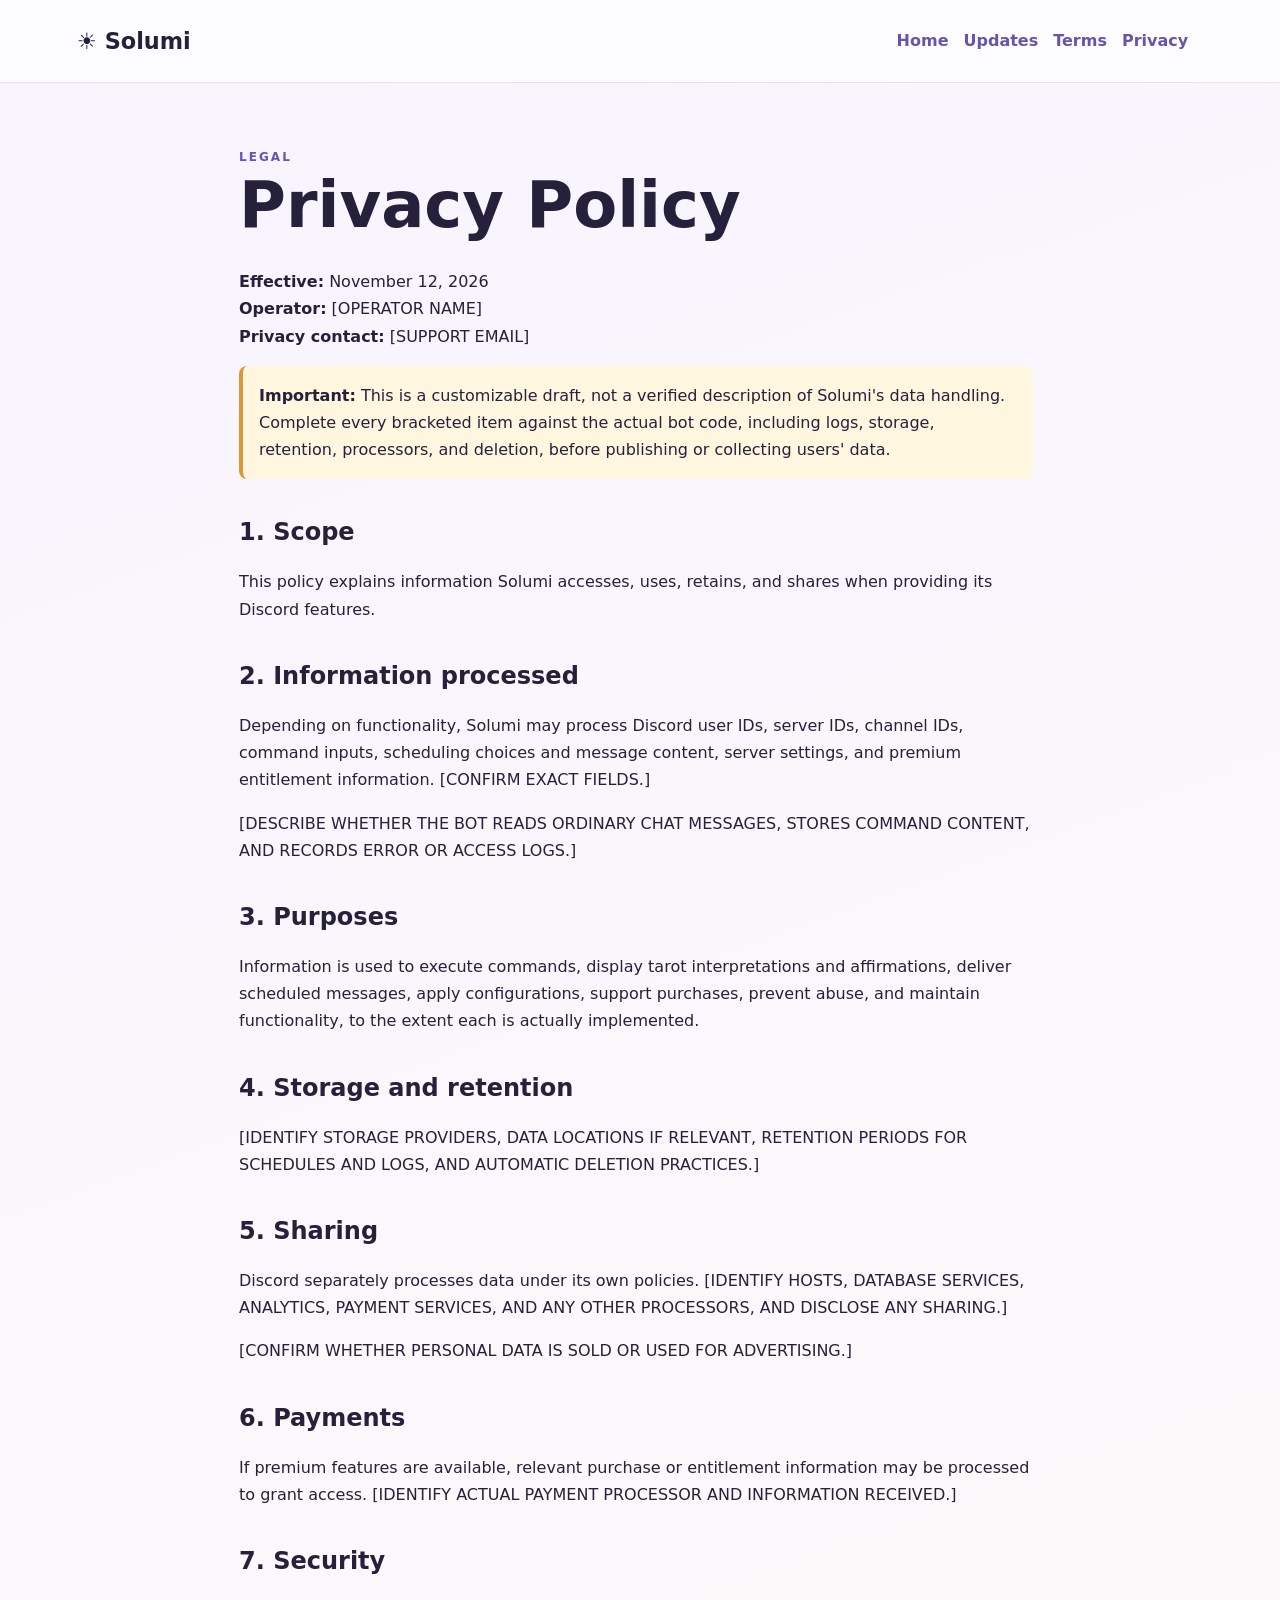
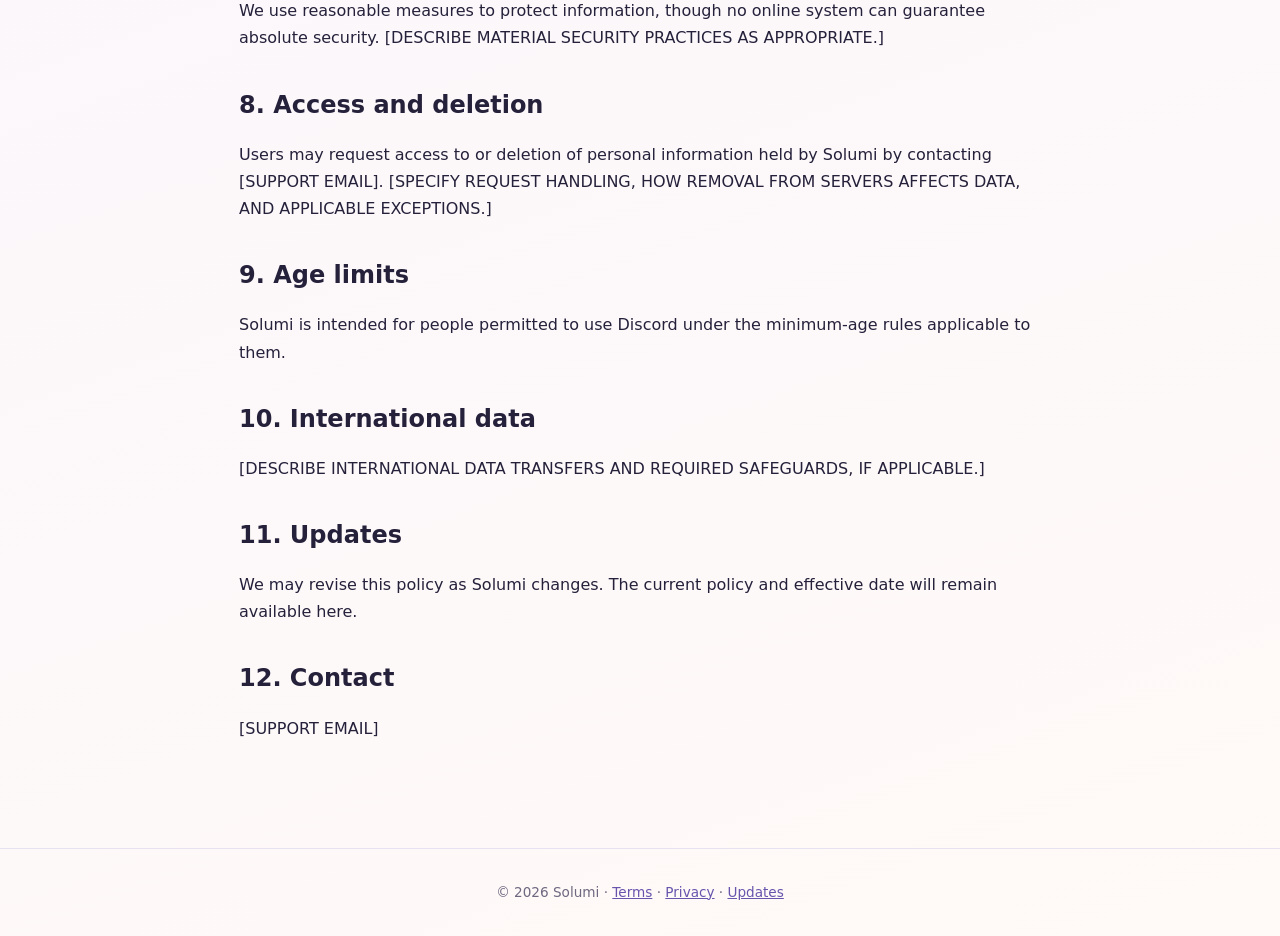
==== privacy.html @ 3e9b5480 "Add files via upload" ====
<!doctype html><html lang="en"><head><meta charset="utf-8"><meta name="viewport" content="width=device-width,initial-scale=1"><meta name="description" content="Solumi Discord bot: affirmations, tarot and scheduled messages"><title>Privacy Policy | Solumi</title><link rel="stylesheet" href="style.css"></head><body><header><a class="brand" href="index.html">☀ Solumi</a><nav><a href="index.html">Home</a><a href="updates.html">Updates</a><a href="terms.html">Terms</a><a href="privacy.html">Privacy</a></nav></header><main><div class="eyebrow">Legal</div><h1>Privacy Policy</h1><p><strong>Effective:</strong> November 12, 2026<br><strong>Operator:</strong> [OPERATOR NAME]<br><strong>Privacy contact:</strong> [SUPPORT EMAIL]</p><p class="notice"><strong>Important:</strong> This is a customizable draft, not a verified description of Solumi's data handling. Complete every bracketed item against the actual bot code, including logs, storage, retention, processors, and deletion, before publishing or collecting users' data.</p><h2>1. Scope</h2><p>This policy explains information Solumi accesses, uses, retains, and shares when providing its Discord features.</p><h2>2. Information processed</h2><p>Depending on functionality, Solumi may process Discord user IDs, server IDs, channel IDs, command inputs, scheduling choices and message content, server settings, and premium entitlement information. [CONFIRM EXACT FIELDS.]</p><p>[DESCRIBE WHETHER THE BOT READS ORDINARY CHAT MESSAGES, STORES COMMAND CONTENT, AND RECORDS ERROR OR ACCESS LOGS.]</p><h2>3. Purposes</h2><p>Information is used to execute commands, display tarot interpretations and affirmations, deliver scheduled messages, apply configurations, support purchases, prevent abuse, and maintain functionality, to the extent each is actually implemented.</p><h2>4. Storage and retention</h2><p>[IDENTIFY STORAGE PROVIDERS, DATA LOCATIONS IF RELEVANT, RETENTION PERIODS FOR SCHEDULES AND LOGS, AND AUTOMATIC DELETION PRACTICES.]</p><h2>5. Sharing</h2><p>Discord separately processes data under its own policies. [IDENTIFY HOSTS, DATABASE SERVICES, ANALYTICS, PAYMENT SERVICES, AND ANY OTHER PROCESSORS, AND DISCLOSE ANY SHARING.]</p><p>[CONFIRM WHETHER PERSONAL DATA IS SOLD OR USED FOR ADVERTISING.]</p><h2>6. Payments</h2><p>If premium features are available, relevant purchase or entitlement information may be processed to grant access. [IDENTIFY ACTUAL PAYMENT PROCESSOR AND INFORMATION RECEIVED.]</p><h2>7. Security</h2><p>We use reasonable measures to protect information, though no online system can guarantee absolute security. [DESCRIBE MATERIAL SECURITY PRACTICES AS APPROPRIATE.]</p><h2>8. Access and deletion</h2><p>Users may request access to or deletion of personal information held by Solumi by contacting [SUPPORT EMAIL]. [SPECIFY REQUEST HANDLING, HOW REMOVAL FROM SERVERS AFFECTS DATA, AND APPLICABLE EXCEPTIONS.]</p><h2>9. Age limits</h2><p>Solumi is intended for people permitted to use Discord under the minimum-age rules applicable to them.</p><h2>10. International data</h2><p>[DESCRIBE INTERNATIONAL DATA TRANSFERS AND REQUIRED SAFEGUARDS, IF APPLICABLE.]</p><h2>11. Updates</h2><p>We may revise this policy as Solumi changes. The current policy and effective date will remain available here.</p><h2>12. Contact</h2><p>[SUPPORT EMAIL]</p></main><footer>© 2026 Solumi · <a href="terms.html">Terms</a> · <a href="privacy.html">Privacy</a> · <a href="updates.html">Updates</a></footer></body></html>
---- style.css ----
:root{color-scheme:light;--bg:#faf8ff;--ink:#26213b;--muted:#6e6880;--accent:#6654ad;--line:#e7e2f1}*{box-sizing:border-box}body{margin:0;background:linear-gradient(160deg,#f7f4ff,#fffaf7);color:var(--ink);font:16px/1.7 system-ui,-apple-system,Segoe UI,sans-serif}a{color:var(--accent)}header{display:flex;justify-content:space-between;align-items:center;gap:20px;padding:22px 6%;border-bottom:1px solid var(--line);background:#ffffffb0;flex-wrap:wrap}header a{margin-right:15px;text-decoration:none;font-weight:600}header .brand{font-size:1.4rem;font-weight:800;color:var(--ink)}main{max-width:850px;padding:64px 24px 90px;margin:auto}h1{font-size:clamp(2.4rem,6vw,4rem);line-height:1.2;margin:0 0 24px}h2{margin-top:38px;line-height:1.3}p,li{max-width:78ch}.eyebrow{color:var(--accent);text-transform:uppercase;letter-spacing:.17em;font-size:.75rem;font-weight:800}.lead{font-size:1.25rem;color:var(--muted)}.tiles{display:grid;grid-template-columns:repeat(auto-fit,minmax(210px,1fr));gap:16px;margin:32px 0}.tile{background:white;border:1px solid var(--line);border-radius:18px;padding:20px;box-shadow:0 8px 28px #40345c0a}.tile a{font-weight:700}footer{border-top:1px solid var(--line);text-align:center;color:var(--muted);padding:32px;font-size:.85rem}.notice{background:#fff6df;border-left:4px solid #d99939;padding:16px;border-radius:8px}.button{display:inline-block;padding:11px 20px;border-radius:24px;background:var(--accent);color:white;text-decoration:none;font-weight:700}@media(max-width:600px){main{padding-top:42px}header nav a{display:inline-block;margin-bottom:4px}}
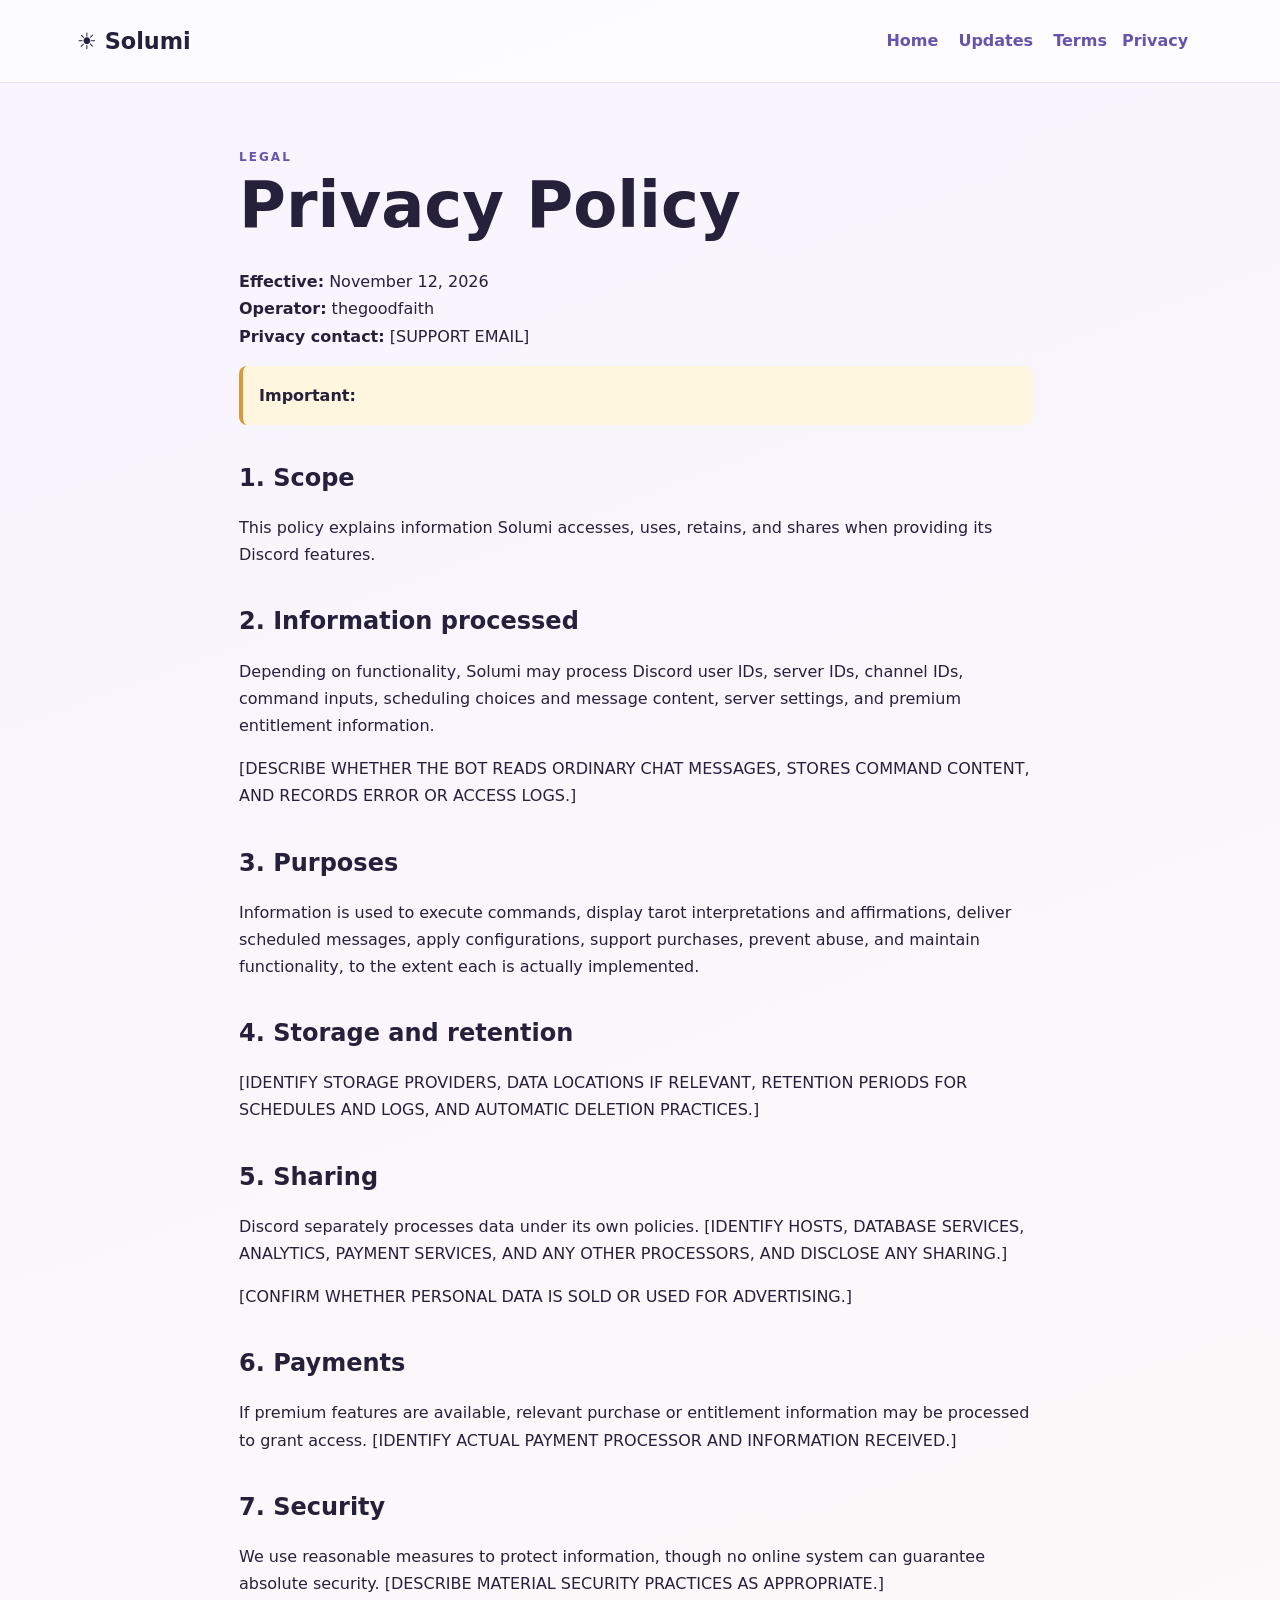
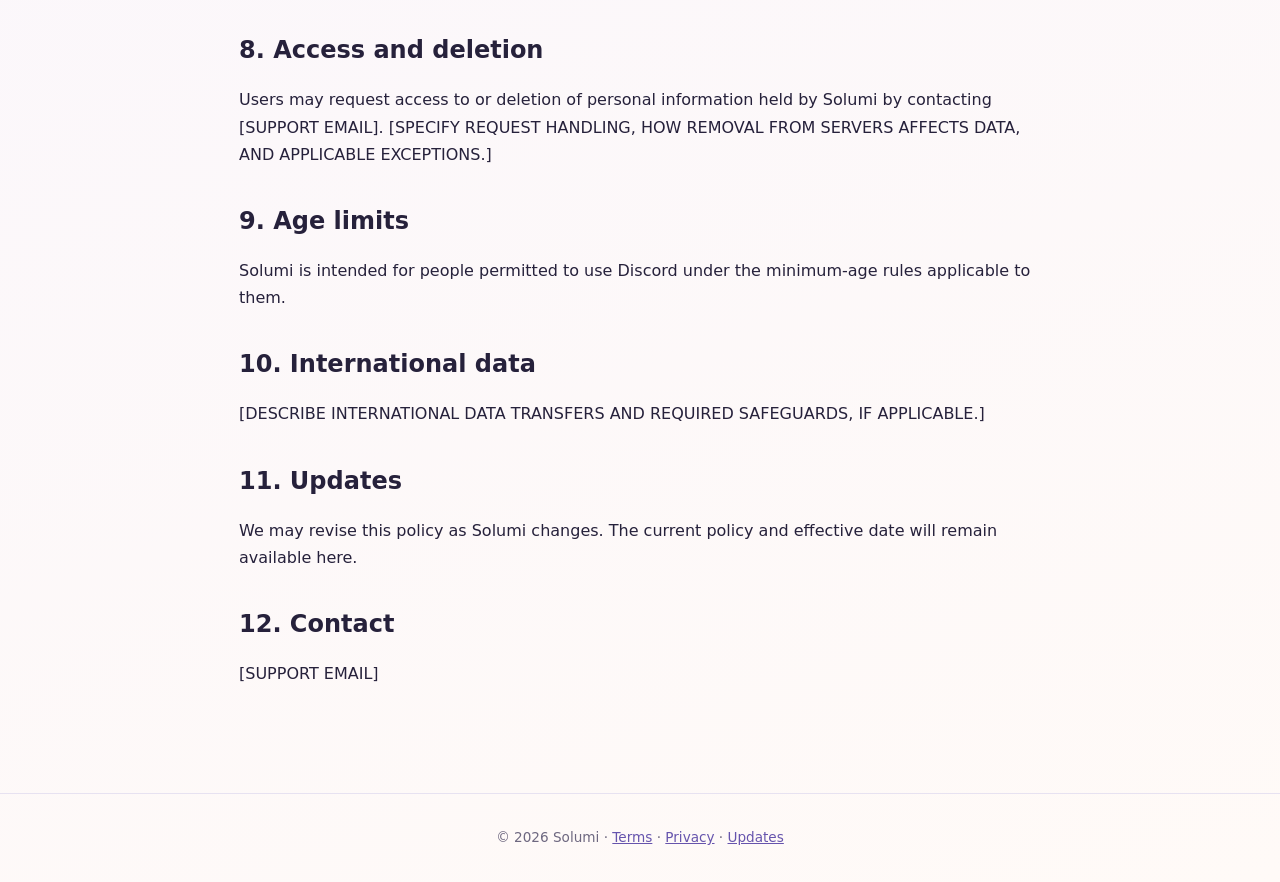
==== commit 27894a81: "Revise privacy policy with updated information Updated the privacy policy with operator name and add" ====
--- a/privacy.html
+++ b/privacy.html
@@ -1 +1,39 @@
-<!doctype html><html lang="en"><head><meta charset="utf-8"><meta name="viewport" content="width=device-width,initial-scale=1"><meta name="description" content="Solumi Discord bot: affirmations, tarot and scheduled messages"><title>Privacy Policy | Solumi</title><link rel="stylesheet" href="style.css"></head><body><header><a class="brand" href="index.html">☀ Solumi</a><nav><a href="index.html">Home</a><a href="updates.html">Updates</a><a href="terms.html">Terms</a><a href="privacy.html">Privacy</a></nav></header><main><div class="eyebrow">Legal</div><h1>Privacy Policy</h1><p><strong>Effective:</strong> November 12, 2026<br><strong>Operator:</strong> [OPERATOR NAME]<br><strong>Privacy contact:</strong> [SUPPORT EMAIL]</p><p class="notice"><strong>Important:</strong> This is a customizable draft, not a verified description of Solumi's data handling. Complete every bracketed item against the actual bot code, including logs, storage, retention, processors, and deletion, before publishing or collecting users' data.</p><h2>1. Scope</h2><p>This policy explains information Solumi accesses, uses, retains, and shares when providing its Discord features.</p><h2>2. Information processed</h2><p>Depending on functionality, Solumi may process Discord user IDs, server IDs, channel IDs, command inputs, scheduling choices and message content, server settings, and premium entitlement information. [CONFIRM EXACT FIELDS.]</p><p>[DESCRIBE WHETHER THE BOT READS ORDINARY CHAT MESSAGES, STORES COMMAND CONTENT, AND RECORDS ERROR OR ACCESS LOGS.]</p><h2>3. Purposes</h2><p>Information is used to execute commands, display tarot interpretations and affirmations, deliver scheduled messages, apply configurations, support purchases, prevent abuse, and maintain functionality, to the extent each is actually implemented.</p><h2>4. Storage and retention</h2><p>[IDENTIFY STORAGE PROVIDERS, DATA LOCATIONS IF RELEVANT, RETENTION PERIODS FOR SCHEDULES AND LOGS, AND AUTOMATIC DELETION PRACTICES.]</p><h2>5. Sharing</h2><p>Discord separately processes data under its own policies. [IDENTIFY HOSTS, DATABASE SERVICES, ANALYTICS, PAYMENT SERVICES, AND ANY OTHER PROCESSORS, AND DISCLOSE ANY SHARING.]</p><p>[CONFIRM WHETHER PERSONAL DATA IS SOLD OR USED FOR ADVERTISING.]</p><h2>6. Payments</h2><p>If premium features are available, relevant purchase or entitlement information may be processed to grant access. [IDENTIFY ACTUAL PAYMENT PROCESSOR AND INFORMATION RECEIVED.]</p><h2>7. Security</h2><p>We use reasonable measures to protect information, though no online system can guarantee absolute security. [DESCRIBE MATERIAL SECURITY PRACTICES AS APPROPRIATE.]</p><h2>8. Access and deletion</h2><p>Users may request access to or deletion of personal information held by Solumi by contacting [SUPPORT EMAIL]. [SPECIFY REQUEST HANDLING, HOW REMOVAL FROM SERVERS AFFECTS DATA, AND APPLICABLE EXCEPTIONS.]</p><h2>9. Age limits</h2><p>Solumi is intended for people permitted to use Discord under the minimum-age rules applicable to them.</p><h2>10. International data</h2><p>[DESCRIBE INTERNATIONAL DATA TRANSFERS AND REQUIRED SAFEGUARDS, IF APPLICABLE.]</p><h2>11. Updates</h2><p>We may revise this policy as Solumi changes. The current policy and effective date will remain available here.</p><h2>12. Contact</h2><p>[SUPPORT EMAIL]</p></main><footer>© 2026 Solumi · <a href="terms.html">Terms</a> · <a href="privacy.html">Privacy</a> · <a href="updates.html">Updates</a></footer></body></html>+<!doctype html><html lang="en">
+  <head><meta charset="utf-8">
+    <meta name="viewport" content="width=device-width,initial-scale=1">
+    <meta name="description" content="Solumi Discord bot: affirmations, tarot and scheduled messages">
+    <title>Privacy Policy | Solumi</title>
+    <link rel="stylesheet" href="style.css">
+  </head><body><header>
+    <a class="brand" href="index.html">☀ Solumi</a>
+    <nav><a href="index.html">Home</a>
+      <a href="updates.html">Updates</a>
+      <a href="terms.html">Terms</a><a href="privacy.html">Privacy</a></nav>
+  </header><main><div class="eyebrow">Legal</div><h1>Privacy Policy</h1>
+    <p><strong>Effective:</strong> November 12, 2026<br>
+      <strong>Operator:</strong> thegoodfaith<br>
+      <strong>Privacy contact:</strong> [SUPPORT EMAIL]</p>
+    <p class="notice">
+      <strong>Important:</strong> </p><h2>1. Scope</h2><p>This policy explains information Solumi accesses, uses, retains, and shares when providing its Discord features.
+      </p><h2>2. Information processed</h2>
+    <p>Depending on functionality, Solumi may process Discord user IDs, server IDs, channel IDs, command inputs, scheduling choices and message content, server settings, and premium entitlement information.
+    </p><p>[DESCRIBE WHETHER THE BOT READS ORDINARY CHAT MESSAGES, STORES COMMAND CONTENT, AND RECORDS ERROR OR ACCESS LOGS.]
+    </p><h2>3. Purposes
+    </h2><p>Information is used to execute commands, display tarot interpretations and affirmations, deliver scheduled messages, apply configurations, support purchases, prevent abuse, and maintain functionality, to the extent each is actually implemented.
+    </p><h2>4. Storage and retention
+    </h2><p>[IDENTIFY STORAGE PROVIDERS, DATA LOCATIONS IF RELEVANT, RETENTION PERIODS FOR SCHEDULES AND LOGS, AND AUTOMATIC DELETION PRACTICES.]
+    </p><h2>5. Sharing</h2>
+    <p>Discord separately processes data under its own policies. [IDENTIFY HOSTS, DATABASE SERVICES, ANALYTICS, PAYMENT SERVICES, AND ANY OTHER PROCESSORS, AND DISCLOSE ANY SHARING.]
+    </p><p>[CONFIRM WHETHER PERSONAL DATA IS SOLD OR USED FOR ADVERTISING.]
+    </p><h2>6. Payments</h2>
+    <p>If premium features are available, relevant purchase or entitlement information may be processed to grant access. [IDENTIFY ACTUAL PAYMENT PROCESSOR AND INFORMATION RECEIVED.]</p><h2>7. Security</h2><p>We use reasonable measures to protect information, though no online system can guarantee absolute security. [DESCRIBE MATERIAL SECURITY PRACTICES AS APPROPRIATE.]
+    </p><h2>8. Access and deletion</h2>
+    <p>Users may request access to or deletion of personal information held by Solumi by contacting [SUPPORT EMAIL]. [SPECIFY REQUEST HANDLING, HOW REMOVAL FROM SERVERS AFFECTS DATA, AND APPLICABLE EXCEPTIONS.]
+    </p><h2>9. Age limits</h2>
+    <p>Solumi is intended for people permitted to use Discord under the minimum-age rules applicable to them.
+    </p><h2>10. International data</h2>
+    <p>[DESCRIBE INTERNATIONAL DATA TRANSFERS AND REQUIRED SAFEGUARDS, IF APPLICABLE.]
+    </p><h2>11. Updates</h2>
+    <p>We may revise this policy as Solumi changes. The current policy and effective date will remain available here.
+    </p><h2>12. Contact</h2><p>[SUPPORT EMAIL]
+    </p></main><footer>© 2026 Solumi · <a href="terms.html">Terms</a> · <a href="privacy.html">Privacy</a> · <a href="updates.html">Updates</a></footer></body></html>
